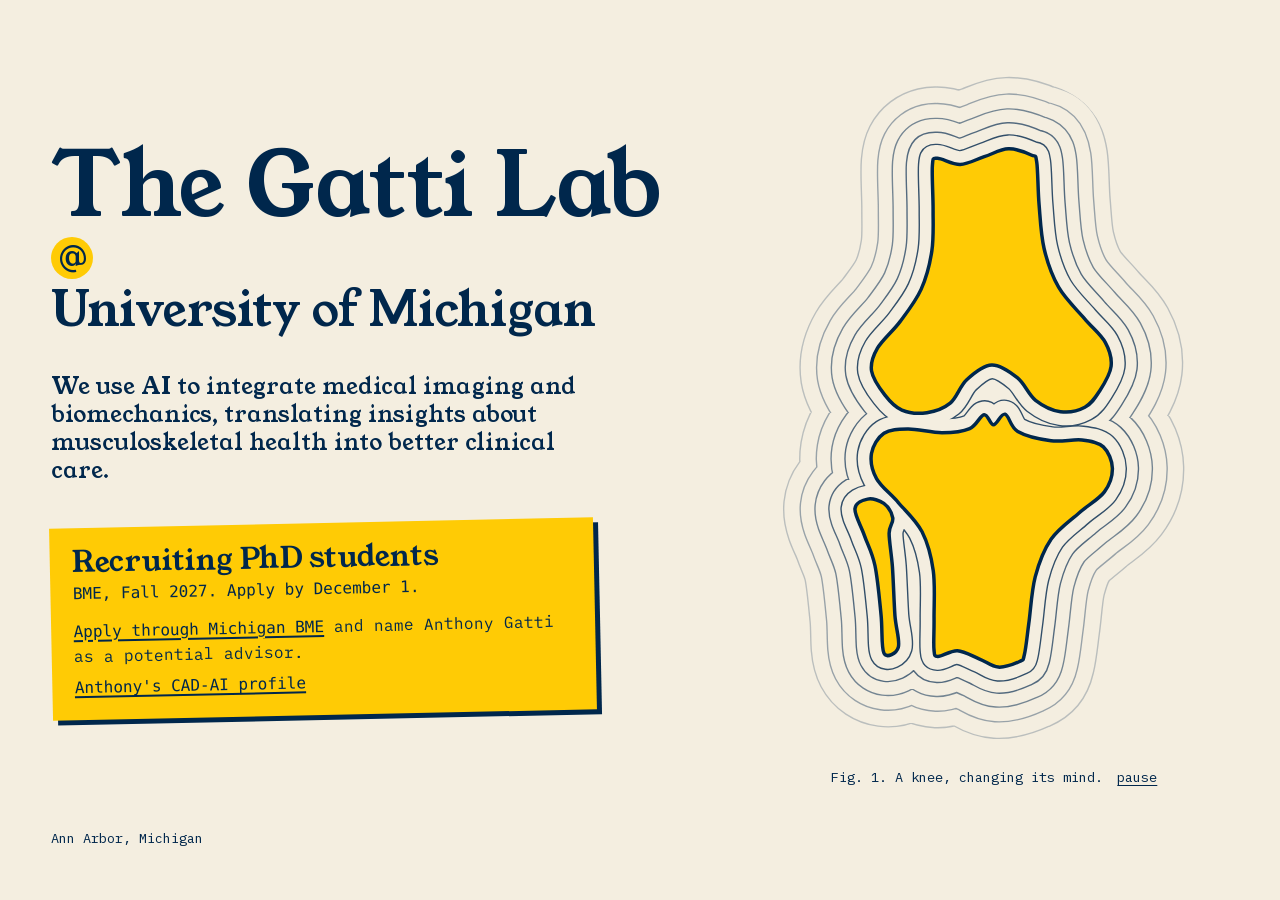
==== bone.html @ 2c9ecda2 "Add The Gatti Lab site One-page static site for thegattilab.ai. index.html is the Michigan blue vers" ====
<!doctype html>
<html lang="en">
<head>
  <meta charset="utf-8">
  <meta name="viewport" content="width=device-width, initial-scale=1">
  <title>The Gatti Lab @ University of Michigan</title>
  <meta name="description" content="AI, medical imaging, and biomechanics for musculoskeletal health and clinical care. Recruiting PhD students in Biomedical Engineering for Fall 2027.">
  <meta name="theme-color" content="#f4eee0">
  <meta name="robots" content="noindex">

  <meta property="og:type" content="website">
  <meta property="og:url" content="https://thegattilab.ai/">
  <meta property="og:title" content="The Gatti Lab @ University of Michigan">
  <meta property="og:description" content="AI, medical imaging, and biomechanics for musculoskeletal health and clinical care. Recruiting PhD students, BME, Fall 2027.">
  <meta property="og:image" content="https://thegattilab.ai/assets/og-image.png">
  <meta name="twitter:card" content="summary_large_image">

  <link rel="icon" href="assets/favicon.svg" type="image/svg+xml">
  <link rel="preload" href="assets/fonts/young-serif.woff2" as="font" type="font/woff2" crossorigin>
  <link rel="stylesheet" href="assets/style.css">
</head>
<body>
  <main class="page">
    <div class="words">
      <h1>
        <span class="lab">The Gatti Lab</span>
        <span class="at">@</span>
        <span class="uni">University of Michigan</span>
      </h1>

      <p class="mission">We use AI to integrate medical imaging and biomechanics, translating insights about musculoskeletal health into better clinical care.</p>

      <section class="recruit" aria-labelledby="recruit-title">
        <h2 id="recruit-title">Recruiting PhD students</h2>
        <p class="when">BME, Fall 2027. Apply by December 1.</p>
        <ul>
          <li><a href="https://bme.umich.edu/academics/graduate/graduate-admissions/">Apply through Michigan BME</a> and name Anthony Gatti as a potential advisor.</li>
          <li><a href="https://cad-ai.med.umich.edu/people#h.32wbcafxf2bp">Anthony's CAD-AI profile</a></li>
        </ul>
      </section>
    </div>

    <figure class="fig">
      <svg id="morph" viewBox="-30 -80 540 790" role="img" aria-label="Outline of a knee joint, slowly changing shape and alignment, with contour lines rippling out around it.">
        <defs>
          <path id="bones" d="M169.9 32.0C170.7 22.3 170.3 24.0 175.6 23.8C180.9 23.6 192.9 31.2 201.9 30.9C210.9 30.6 220.4 25.0 229.6 22.0C238.9 19.0 248.3 13.4 257.3 13.1C266.3 12.8 278.2 17.7 283.6 20.2C289.0 22.7 288.4 18.3 289.9 28.0C291.4 37.6 291.2 61.3 292.6 77.9C294.0 94.6 294.7 112.1 298.3 127.8C301.8 143.5 306.6 158.9 313.8 172.3C320.9 185.8 332.8 197.9 341.0 208.5C349.2 219.0 358.2 226.6 363.0 235.8C367.7 244.9 370.4 254.1 369.5 263.4C368.5 272.8 361.9 283.9 357.1 291.7C352.2 299.6 347.8 306.5 340.6 310.5C333.4 314.4 322.7 316.9 313.6 315.5C304.5 314.1 294.0 309.0 286.1 302.3C278.2 295.5 274.4 282.3 266.3 275.1C258.3 267.8 247.2 258.4 237.9 258.7C228.6 259.0 218.0 269.2 210.3 277.0C202.7 284.8 199.4 298.9 192.1 305.4C184.8 312.0 175.4 315.1 166.5 316.5C157.6 317.8 146.5 316.9 138.8 313.5C131.0 310.1 125.5 303.8 119.9 296.3C114.4 288.8 106.8 277.6 105.4 268.6C104.1 259.5 106.8 251.7 111.9 242.2C117.0 232.7 128.3 222.6 135.9 211.4C143.5 200.1 152.1 188.1 157.7 174.6C163.2 161.1 167.0 145.6 169.2 130.2C171.3 114.7 170.5 98.4 170.6 82.1C170.7 65.7 169.0 41.7 169.9 32.0ZM118.8 340.5C125.6 335.8 135.0 335.7 145.7 335.6C156.5 335.4 171.9 340.0 183.2 339.8C194.6 339.6 205.8 338.0 213.5 334.3C221.2 330.6 225.1 318.6 229.5 317.8C233.8 317.0 236.0 329.5 239.8 329.4C243.7 329.3 248.1 315.8 252.6 317.2C257.0 318.5 258.1 332.2 266.5 337.5C275.0 342.8 291.3 347.0 303.1 348.7C314.9 350.4 327.7 346.6 337.4 347.8C347.0 348.9 355.5 350.2 361.1 355.6C366.8 361.0 370.9 371.5 371.1 380.2C371.2 388.8 368.1 398.8 362.0 407.4C355.9 416.0 344.0 422.7 334.4 431.8C324.9 440.9 312.3 449.9 304.6 462.2C296.9 474.4 292.0 489.2 288.1 505.4C284.1 521.5 283.0 544.2 280.9 559.1C278.9 574.1 277.6 587.7 275.9 594.9C274.1 602.2 275.4 600.3 270.4 602.7C265.4 605.0 253.6 609.7 245.9 609.3C238.3 608.8 232.2 603.1 224.4 600.0C216.5 596.9 206.9 591.0 198.9 590.5C190.9 590.0 180.9 597.5 176.4 597.2C171.9 597.0 172.6 596.3 171.9 588.9C171.1 581.5 172.1 567.9 171.9 552.8C171.8 537.8 173.1 515.1 171.1 498.6C169.0 482.1 165.7 466.8 159.6 453.8C153.5 440.7 142.6 430.4 134.4 420.2C126.3 410.0 115.8 402.0 110.9 392.7C106.0 383.3 103.8 372.6 105.1 363.9C106.4 355.2 112.0 345.2 118.8 340.5ZM85.9 427.4C86.9 420.5 95.2 417.3 100.6 416.3C106.0 415.2 113.9 417.7 118.3 421.3C122.8 424.9 126.7 432.1 127.4 437.9C128.1 443.6 122.9 446.3 122.4 455.6C121.8 465.0 123.4 478.1 124.2 493.9C124.9 509.6 125.8 534.8 126.9 550.2C128.0 565.7 132.9 579.3 130.9 586.6C128.8 593.8 117.7 599.9 114.4 593.6C111.1 587.4 112.6 566.1 110.9 549.3C109.2 532.5 107.0 507.9 104.2 492.7C101.4 477.5 97.2 468.9 94.1 458.0C91.1 447.1 84.8 434.4 85.9 427.4Z"/>
        </defs>
        <g id="rings"></g>
        <use href="#bones" class="bones"/>
      </svg>
      <figcaption>
        <span>Fig. 1. A knee, changing its mind.</span>
        <button id="pause" type="button" hidden>pause</button>
      </figcaption>
    </figure>

    <footer>Ann Arbor, Michigan</footer>
  </main>

  <script src="assets/morph.js" defer></script>
</body>
</html>
---- assets/style.css ----
@font-face {
  font-family: "Young Serif";
  src: url("fonts/young-serif.woff2") format("woff2");
  font-display: swap;
}
@font-face {
  font-family: "IBM Plex Mono";
  src: url("fonts/ibm-plex-mono-400.woff2") format("woff2");
  font-weight: 400;
  font-display: swap;
}
@font-face {
  font-family: "IBM Plex Mono";
  src: url("fonts/ibm-plex-mono-500.woff2") format("woff2");
  font-weight: 500;
  font-display: swap;
}

/* Bone version (index.html). Each colour is named by its job. */
:root {
  --paper: #f4eee0;     /* page background */
  --ink: #00274c;       /* big serif words */
  --small: #00274c;     /* small mono words */
  --maize: #ffcb05;     /* sticker, @ badge, bones */
  --on-maize: #00274c;  /* words and outlines on maize */
  --shadow: #00274c;    /* sticker shadow */
  --ring: #00274c;      /* contour rings */
  --serif: "Young Serif", Georgia, "Times New Roman", serif;
  --mono: "IBM Plex Mono", ui-monospace, Menlo, monospace;
}

/* Blue version (blue.html). Maize type, with blueprint-white details. */
body.blue {
  --paper: #00274c;
  --ink: #ffcb05;
  --small: #f4eee0;
  --shadow: #f4eee0;
  --ring: #f4eee0;
}

* { box-sizing: border-box; }

html { -webkit-text-size-adjust: 100%; }

body {
  margin: 0;
  background: var(--paper);
  color: var(--small);
  font-family: var(--mono);
  font-size: 1rem;
  line-height: 1.5;
}

a { color: inherit; text-decoration-thickness: 2px; text-underline-offset: 3px; }
a:hover { text-decoration-thickness: 4px; }
:focus-visible { outline: 3px solid var(--small); outline-offset: 3px; }
.recruit :focus-visible { outline-color: var(--on-maize); }

.page {
  display: grid;
  grid-template-columns: minmax(0, 1.4fr) minmax(0, 1fr);
  grid-template-rows: 1fr auto;
  column-gap: clamp(2rem, 4vw, 5rem);
  row-gap: 1.5rem;
  min-height: 100vh;
  min-height: 100svh;
  max-width: 1400px;
  margin: 0 auto;
  padding: clamp(1.5rem, 4vw, 4rem);
}

.words { align-self: center; }

h1 {
  margin: 0;
  color: var(--ink);
  font-family: var(--serif);
  font-weight: 400;
  line-height: 1;
  letter-spacing: -0.015em;
}
h1 span { display: block; white-space: nowrap; }

.lab { font-size: clamp(3rem, 7vw, 7.25rem); }
.uni { font-size: clamp(1.7rem, 3.75vw, 3.9rem); }

h1 .at {
  display: grid;
  place-items: center;
  width: 1.5em;
  height: 1.5em;
  margin: 0.25em 0;
  padding-bottom: 0.08em;
  border-radius: 50%;
  background: var(--maize);
  color: var(--on-maize);
  font-size: clamp(1.3rem, 2.2vw, 2.2rem);
}

.mission {
  margin: clamp(1.75rem, 3vw, 3rem) 0 0;
  max-width: 40ch;
  color: var(--ink);
  font-family: var(--serif);
  font-size: clamp(1.2rem, 1.75vw, 1.65rem);
  line-height: 1.25;
}

/* The recruiting note is a sticker slapped onto the page. */
.recruit {
  display: inline-block;
  max-width: 34rem;
  margin-top: clamp(1.75rem, 3vw, 2.75rem);
  padding: 1.15rem 1.4rem 1.25rem;
  background: var(--maize);
  color: var(--on-maize);
  transform: rotate(-1.2deg);
  box-shadow: 5px 5px 0 var(--shadow);
}
.recruit h2 {
  margin: 0;
  font-family: var(--serif);
  font-size: clamp(1.45rem, 2.3vw, 2.1rem);
  font-weight: 400;
  line-height: 1.1;
}
.when { margin: 0.2rem 0 0.8rem; font-weight: 500; }
.recruit ul { margin: 0; padding: 0; list-style: none; }
.recruit li + li { margin-top: 0.45rem; }
.recruit a { font-weight: 500; }

.fig {
  align-self: center;
  justify-self: center;
  width: 100%;
  max-width: calc((100svh - 11rem) * 0.68);
  margin: 0;
}
#morph { display: block; width: 100%; height: auto; overflow: visible; }

/* Stacked strokes on one path. A thick stroke with round joins is an exact
   distance offset, so these rings are level sets of the distance to the bones. */
#morph use { fill: none; stroke-linejoin: round; }
#morph .bones { fill: var(--maize); stroke: var(--on-maize); stroke-width: 4; }

figcaption {
  display: flex;
  flex-wrap: wrap;
  justify-content: center;
  gap: 0.25rem 0.9rem;
  margin-top: 0.75rem;
  font-size: 0.85rem;
  text-align: center;
}
#pause {
  padding: 0;
  border: 0;
  background: none;
  color: inherit;
  font: inherit;
  text-decoration: underline;
  text-underline-offset: 3px;
  cursor: pointer;
}
#pause[hidden] { display: none; }

footer {
  grid-column: 1 / -1;
  font-size: 0.85rem;
}

@media (max-width: 860px) {
  .page {
    grid-template-columns: minmax(0, 1fr);
    grid-template-rows: none;
  }
  .lab { font-size: clamp(2.5rem, 13vw, 6rem); }
  .uni { font-size: clamp(1.4rem, 7vw, 3.3rem); }
  .at { font-size: clamp(1.3rem, 5vw, 2rem); }
  .fig { max-width: 20rem; }
  .recruit { display: block; }
}
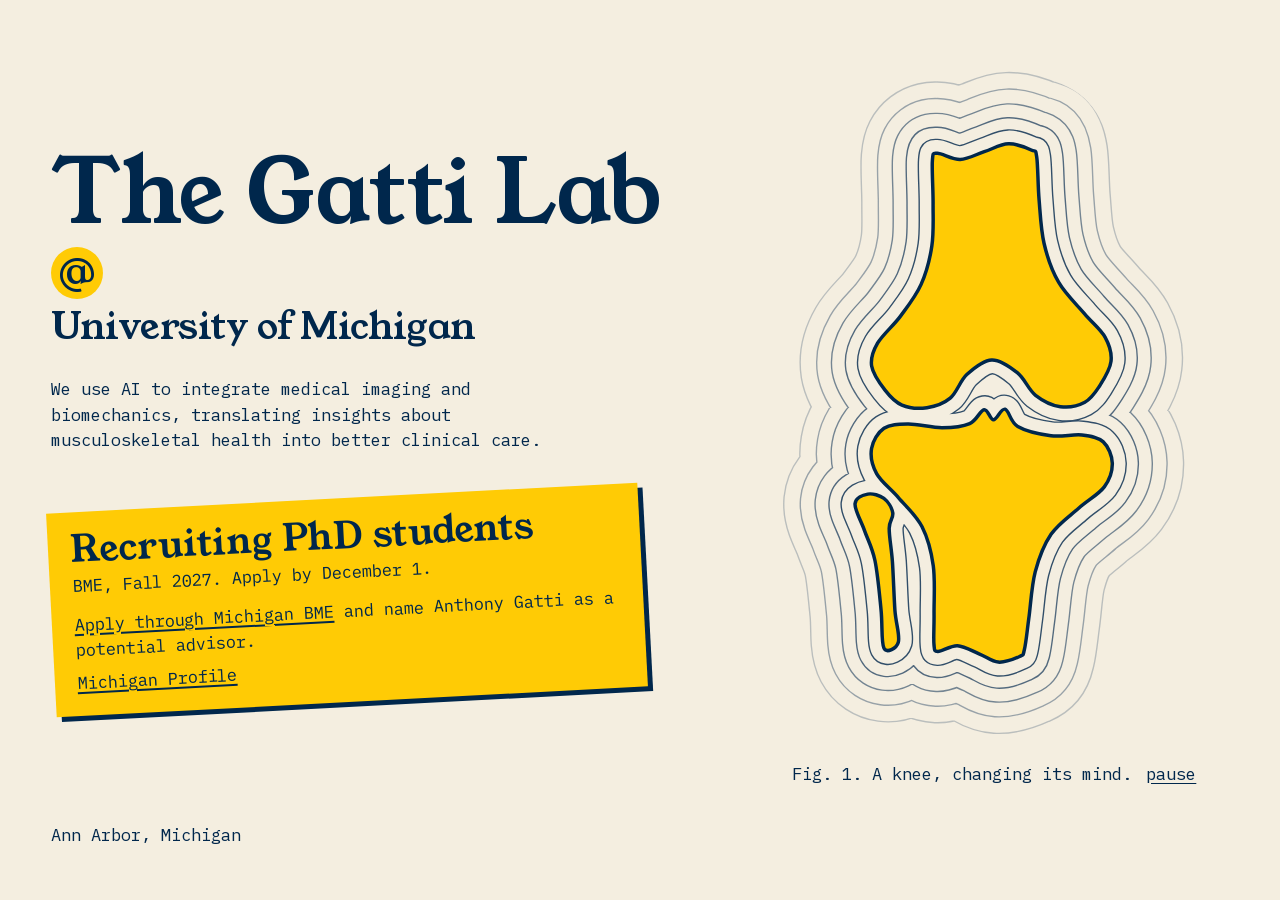
==== commit d09ef7f1: "Simplify type and tilt the recruiting card further Limit the page to two fonts at three sizes, with " ====
--- a/bone.html
+++ b/bone.html
@@ -35,7 +35,7 @@
         <p class="when">BME, Fall 2027. Apply by December 1.</p>
         <ul>
           <li><a href="https://bme.umich.edu/academics/graduate/graduate-admissions/">Apply through Michigan BME</a> and name Anthony Gatti as a potential advisor.</li>
-          <li><a href="https://cad-ai.med.umich.edu/people#h.32wbcafxf2bp">Anthony's CAD-AI profile</a></li>
+          <li><a href="https://cad-ai.med.umich.edu/people#h.32wbcafxf2bp">Michigan Profile</a></li>
         </ul>
       </section>
     </div>
--- a/assets/style.css
+++ b/assets/style.css
@@ -9,15 +9,13 @@
   font-weight: 400;
   font-display: swap;
 }
-@font-face {
-  font-family: "IBM Plex Mono";
-  src: url("fonts/ibm-plex-mono-500.woff2") format("woff2");
-  font-weight: 500;
-  font-display: swap;
-}
 
-/* Bone version (index.html). Each colour is named by its job. */
+/* Bone version (bone.html). Each colour is named by its job.
+   Type is deliberately limited: serif at --xl and --l for headings, and mono at
+   the body size for everything else. */
 :root {
+  --xl: clamp(3rem, 7vw, 7.25rem);
+  --l: clamp(1.6rem, 2.9vw, 2.75rem);
   --paper: #f4eee0;     /* page background */
   --ink: #00274c;       /* big serif words */
   --small: #00274c;     /* small mono words */
@@ -29,7 +27,7 @@
   --mono: "IBM Plex Mono", ui-monospace, Menlo, monospace;
 }
 
-/* Blue version (blue.html). Maize type, with blueprint-white details. */
+/* Blue version (index.html). Maize type, with blueprint-white details. */
 body.blue {
   --paper: #00274c;
   --ink: #ffcb05;
@@ -47,7 +45,7 @@
   background: var(--paper);
   color: var(--small);
   font-family: var(--mono);
-  font-size: 1rem;
+  font-size: 1.0625rem;
   line-height: 1.5;
 }
 
@@ -81,53 +79,48 @@
 }
 h1 span { display: block; white-space: nowrap; }
 
-.lab { font-size: clamp(3rem, 7vw, 7.25rem); }
-.uni { font-size: clamp(1.7rem, 3.75vw, 3.9rem); }
+.lab { font-size: var(--xl); }
+.uni { font-size: var(--l); }
 
 h1 .at {
   display: grid;
   place-items: center;
-  width: 1.5em;
-  height: 1.5em;
+  width: 1.4em;
+  height: 1.4em;
   margin: 0.25em 0;
   padding-bottom: 0.08em;
   border-radius: 50%;
   background: var(--maize);
   color: var(--on-maize);
-  font-size: clamp(1.3rem, 2.2vw, 2.2rem);
+  font-size: var(--l);
 }
 
 .mission {
-  margin: clamp(1.75rem, 3vw, 3rem) 0 0;
-  max-width: 40ch;
-  color: var(--ink);
-  font-family: var(--serif);
-  font-size: clamp(1.2rem, 1.75vw, 1.65rem);
-  line-height: 1.25;
+  margin: clamp(1.5rem, 2.5vw, 2.5rem) 0 0;
+  max-width: 54ch;
 }
 
 /* The recruiting note is a sticker slapped onto the page. */
 .recruit {
   display: inline-block;
-  max-width: 34rem;
-  margin-top: clamp(1.75rem, 3vw, 2.75rem);
+  max-width: 37rem;
+  margin-top: clamp(2.25rem, 3.5vw, 3.25rem);
   padding: 1.15rem 1.4rem 1.25rem;
   background: var(--maize);
   color: var(--on-maize);
-  transform: rotate(-1.2deg);
+  transform: rotate(-3deg);
   box-shadow: 5px 5px 0 var(--shadow);
 }
 .recruit h2 {
   margin: 0;
   font-family: var(--serif);
-  font-size: clamp(1.45rem, 2.3vw, 2.1rem);
+  font-size: var(--l);
   font-weight: 400;
   line-height: 1.1;
 }
-.when { margin: 0.2rem 0 0.8rem; font-weight: 500; }
+.when { margin: 0.2rem 0 0.8rem; }
 .recruit ul { margin: 0; padding: 0; list-style: none; }
 .recruit li + li { margin-top: 0.45rem; }
-.recruit a { font-weight: 500; }
 
 .fig {
   align-self: center;
@@ -149,8 +142,8 @@
   justify-content: center;
   gap: 0.25rem 0.9rem;
   margin-top: 0.75rem;
-  font-size: 0.85rem;
   text-align: center;
+  text-wrap: balance;
 }
 #pause {
   padding: 0;
@@ -166,17 +159,17 @@
 
 footer {
   grid-column: 1 / -1;
-  font-size: 0.85rem;
 }
 
 @media (max-width: 860px) {
+  :root {
+    --xl: clamp(2.5rem, 13vw, 6rem);
+    --l: clamp(1.35rem, 6.2vw, 2.75rem);
+  }
   .page {
     grid-template-columns: minmax(0, 1fr);
     grid-template-rows: none;
   }
-  .lab { font-size: clamp(2.5rem, 13vw, 6rem); }
-  .uni { font-size: clamp(1.4rem, 7vw, 3.3rem); }
-  .at { font-size: clamp(1.3rem, 5vw, 2rem); }
   .fig { max-width: 20rem; }
   .recruit { display: block; }
 }
